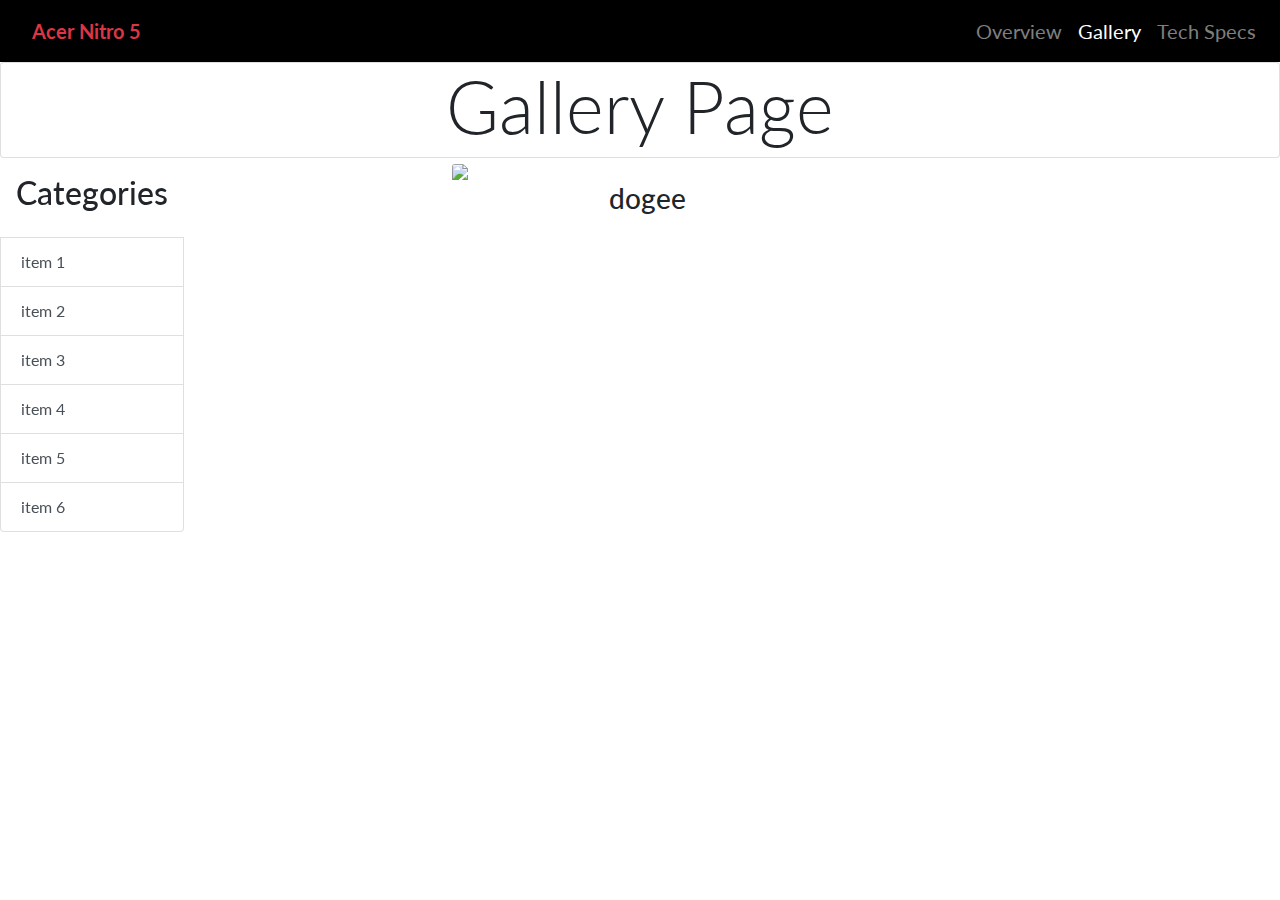
==== gallery.html @ 259308b8 "capstone1" ====
<!DOCTYPE html>
<html>
<head>
	<title>Acer Nitro 5</title>

	<meta charset="utf-8">
	<meta name="viewport" content="width=device-width,
	initial-scale=1.0, maximum-scale=1.0, shrink-to-fit=no">
	<meta http-equiv="X-UA-Compatible" content="IE-Edge">
	<!-- font awesome icons -->
	<link rel="stylesheet" href="https://use.fontawesome.com/releases/v5.5.0/css/all.css" integrity="sha384-B4dIYHKNBt8Bc12p+WXckhzcICo0wtJAoU8YZTY5qE0Id1GSseTk6S+L3BlXeVIU" crossorigin="anonymous">
	
	<!-- google fonts -->
	<link href="https://fonts.googleapis.com/css?family=Montserrat|Raleway&display=swap" rel="stylesheet">

	<link href="https://fonts.googleapis.com/css?family=Lato&display=swap" rel="stylesheet">
	<!-- fontawesome icons -->
	<link rel="stylesheet" href="https://use.fontawesome.com/releases/v5.5.0/css/all.css" integrity="sha384-B4dIYHKNBt8Bc12p+WXckhzcICo0wtJAoU8YZTY5qE0Id1GSseTk6S+L3BlXeVIU" crossorigin="anonymous">

	<!-- bootstrap -->
	<link rel="stylesheet" href="https://maxcdn.bootstrapcdn.com/bootstrap/4.3.1/css/bootstrap.min.css">
	<!-- external css -->
	<link rel="stylesheet" type="text/css" href="assets/css/style.css">
	<!-- animate css -->
	<link rel="stylesheet" type="text/css" href="assets/css/animate.css">
	<link rel="shortcut icon" href="assets/images/no5icon.jpg"/>
</head>
<body>
	<nav id="navbar" class="navbar navbar-expand-sm navbar-dark  sticky-top  animated fadeIn">
	  <a id="navbar2" class="navbar navbar-brand font-weight-bold" href="home.html"> Acer Nitro 5</a>
	  <button class="navbar-toggler" type="button" data-toggle="collapse" data-target="#navbarNav" aria-controls="navbarNav" aria-expanded="false" aria-label="Toggle navigation">
	    <span class="navbar-toggler-icon"></span>
	  </button>
	  <div class="collapse navbar-collapse text-right" id="navbarNav">
	    <ul class="navbar-nav ml-auto">
	      <li class="nav-item  ">
	        <a class="nav-link  " href="home.html">Overview <span class="sr-only ">(current)</span></a>
	      </li>
	      <li class="nav-item active">
	        <a class="nav-link " href="gallery.html">Gallery</a>
	      </li>
	      <li class="nav-item">
	        <a class="nav-link " href="techspecs.html">Tech Specs</a>
	      </li>
	      
	    </ul>
	  </div>
		
	</nav>

	<header id="head-gall " class="card">
		<h1 class="text-center display-3"> Gallery Page</h1>
	</header>
	
	<div class="row">
		<div id="left" class="col-md-4 d-none d-sm-block">
			<div class="list-group position-fixed">
				<h2 class="p-3">Categories</h2>
				<a href="#" class="list-group-item list-group-item-action">item 1</a>
				<a href="#" class="list-group-item list-group-item-action">item 2</a>
				<a href="#" class="list-group-item list-group-item-action">item 3</a>
				<a href="#" class="list-group-item list-group-item-action">item 4</a>
				<a href="#" class="list-group-item list-group-item-action">item 5</a>
				<a href="#" class="list-group-item list-group-item-action">item 6</a>
			</div>
		</div> <!-- end of leftside -->
		
		<div id="right" class="col-12 col-md-8">
			<div class="container">
				<div id="gallery-items" class="row">
					
					<div class="col-12 col-md-6">
						 <div data-toggle="modal" data-target="#modal-1">
						 	<img src="http://place-puppy.com/200x200" class="card-img-top img-fluid">
						 	<h3 class="card-title text-center">dogee</h3>

						 </div>
					</div>
				</div>

			</div>
			
		</div> <!-- end of rightside -->


	</div>

	<div id="modal-1" class="modal fade">
		<div class="modal-dialog" role="document">
			<div class="modal-content">
				<div class="modal-header">
					<h5>Dogee</h5>
					<button class="close" data-dismiss="modal">
						<span>&times; </span>
					</button>
				</div>
				<div class="modal-body">
					<img src="http://place-puppy.com/200x200" class=" card-img-top img-fluid">

				</div>
				<div class="modal-footer">
					<button class="btn btn-danger" data-dismiss="modal">close</button>
				</div>
			</div>
		</div>
	</div>
<!-- jQuery library -->
<script src="https://ajax.googleapis.com/ajax/libs/jquery/3.4.1/jquery.min.js"></script>

<!-- Popper JS -->
<script src="https://cdnjs.cloudflare.com/ajax/libs/popper.js/1.14.7/umd/popper.min.js"></script>

<!-- Latest compiled JavaScript -->
<script src="https://maxcdn.bootstrapcdn.com/bootstrap/4.3.1/js/bootstrap.min.js"></script>
</body>
</html>
---- assets/css/style.css ----
@font-face{

	font-family: "timeless";
	src: url(../fonts/Timeless.ttf);
}

*{
	margin:0;
	padding: 0;
	box-sizing: border-box;
	font-family: 'Lato', sans-serif;

}

html{
	scroll-behavior: smooth;
}

/*landing page*/
#jumbo-land{
	height: 100vh;
	/*background-image: url(../assets/images/nitro5bg.jpg);*/
	padding-top: 20%;
	/*background-color: white; */
	/*background-image: url(https://static.acer.com/up/Resource/Acer/Laptops/Nitro_5/Overview/20190401/NITRO_5_AN515-54_hero_large.jpg);*/
	background-image: url(../images/nitro5bg.jpg);
	background-size: cover;
	border-radius: 0; /*removes jumbo tron's rounded corners*/
	/*border: 2px solid yellow;*/
}/*End landing*/


.jumbotron h1 {
	font-family: 'Montserrat', sans-serif;
	color: #f2f2f2; /*off white*/
}
.jumbotron p{
	color: #f2f2f2;
}

.jumbotron hr {
	/*background-color: #fff;*/
}


.btn a {
	text-decoration: none;
	color: #fff;
}

/*.container {
height: 100vh;
}*/

#explore:hover {
 background-color: #c42f34;
}




.jumbotron h1 {
	/*color: #fff;*/
  /*font-size: 10vw;*/
  text-decoration: none;
  /*text-transform: uppercase;*/
  letter-spacing: 6px;
  display: inline-block;
  position: relative;
 /* font-family: 'Merriweather', serif;*/
  -webkit-mask-image: linear-gradient(-75deg, rgba(0,0,0,.6) 30%, #000 50%, rgba(0,0,0,.6) 70%);
  -webkit-mask-size: 200%;
  animation: shine 2s linear infinite;
}

@keyframes shine {
  from { -webkit-mask-position: 150%; }
  to { -webkit-mask-position: -50%; }
}


/*home.html start*/
#navbarNav{
font-size: 20px;
}

#navbar {
background-color: #000;
/*background-color: yellow;*/



}

.mainpicture{
	width: 100%;
}

#container {
	background-color: #000;
	max-width: 1501px;
}

/*#overview1{


}*/

.iframe1 {
	width: 49.83%;
	height: 450px;
	/*margin-left: 17px;*/
	display: inline-block;
	margin: 0;

}

.acerRed {
	color: #dc3545;
}
.acerRedbg{
	background-color: #dc3545; 
}

#navbar  {
	color: #dc3545;
}

#navbar2  {
	color: #dc3545;
}




h2 {
  
  -moz-transition: all 0.2s ease-in;
  -o-transition: all 0.2s ease-in;
  -webkit-transition: all 0.2s ease-in;
  transition: all 0.2s ease-in;
}

h2:hover {
  color: red;
  text-shadow:0px 0px 10px red;
  -moz-transition: all 0.2s ease-in;
  -o-transition: all 0.2s ease-in;
  -webkit-transition: all 0.2s ease-in;
  transition: all 0.2s ease-in;
}

/*.mainpicture1{
	z-index:0;

	
}*/


/*end of home.html css*/

/*techspecs.html*/
hr{
	background-color: lightgrey;
}

.mainpicture2{
	width: 70%;
}

#specs{
	height: 20%;
	width: 100%
}
ul{
	list-style: none;
}

/*techspecs.html end*/

/*home2.html*/
#home-landing {
	background-color: #333;
	color: #fff;
	padding: 20%;

}



/*end home2.html*/

/*ABOUT HTML START*/

#jumbrotron-about {

	background-color: #333;
	height: 90vh;
	border-radius: 0;
	margin-bottom: 0; 
}

#landing-about{
	color: #f2f2f2;
	font-size: 5em;
	padding-top: 20vh;
	letter-spacing: 5px;
	font-family: timeless, sans-serif;
}

#mission {
	height: 100%;
	background-color: #333; /*off black*/
	color: #fff; /*off-white*/

}

#vision{
	height: 100%;
	background-color: #fff; /*off black*/
	color: #333; /*off-white*/

}

.about-tags {
	font-weight: bold;
	font-family: timeless, sans-serif;
}
/*ABOUT.HTML END*/

/*contact.html start*/

#maps{
	width: 100%;
	height: 70vh;
	display: block;
	border: none;
	border-radius: 10px;
}




/*mobile styles*/
@media only screen and (max-width:400px){
	#jumbo-land{
	/*height: 100vh;*/
	
	padding-top: 20%;
	
	/*background-image: url(https://static.acer.com/up/Resource/Acer/Laptops/Nitro_5/Overview/20190401/NITRO_5_AN515-54_hero_large.jpg);*/
	background-image: url(../images/nitro5bg.jpg);
	
	border-radius: 0; /*removes jumbo tron's rounded corners*/
	/*border: 2px solid yellow;*/
	}/*End landing*/

	#overview1{
		font-size: 15px;
		width: 100%;
	}

	.iframe1 {
	width: 100%;
	height: 315px;
	/*margin-right: 20px;*/

	}



}





/*tablet styles*/
@media only screen and (min-width: 401px) and (max-width: 960px){
	.iframe1 {
	width: 100%;
	height: 315px;
	margin-right: 20px;
	/*display: inline-block;*/

	}

	#navbar {
	background-color: #000;
	width: 100%; 


	}

	#overview1{
		font-size: 15px;
		width: 100%;
	}

}

/*desktop view*/

@media only screen and (min-width: 961px){
	.iframe1 {
	width: 49.7%;
	height: 450px;
	/*margin-left: 17px;*/
	display: inline-block;
	margin: 0;

	}
	


	#navbar {
	background-color: #000;
/*	width: 100vw; */


	}
}
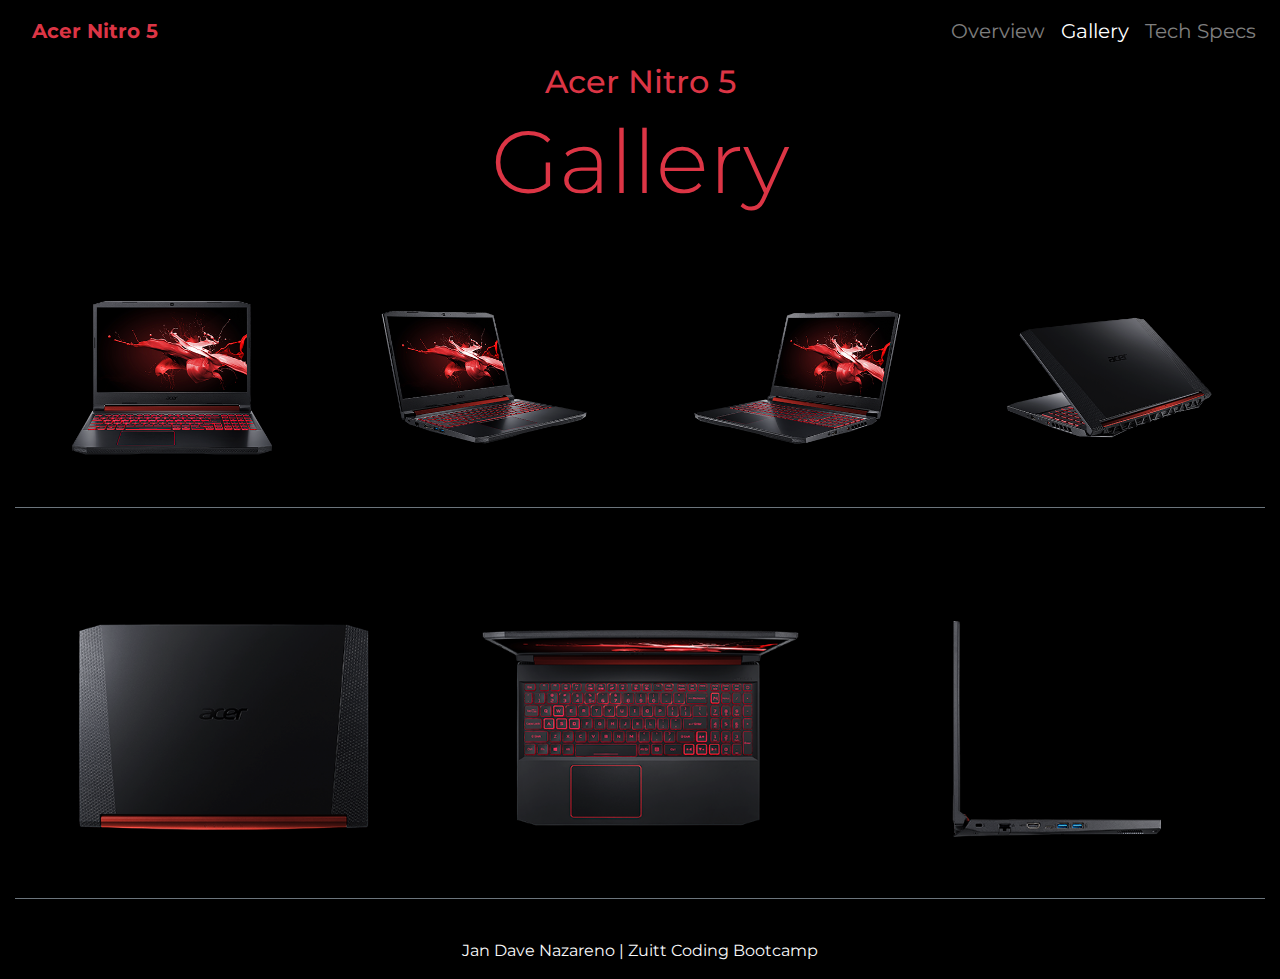
==== commit db160a6e: "gallery updates" ====
--- a/gallery.html
+++ b/gallery.html
@@ -26,6 +26,7 @@
 	<link rel="shortcut icon" href="assets/images/no5icon.jpg"/>
 </head>
 <body>
+	<section id="home"></section>
 	<nav id="navbar" class="navbar navbar-expand-sm navbar-dark  sticky-top  animated fadeIn">
 	  <a id="navbar2" class="navbar navbar-brand font-weight-bold" href="home.html"> Acer Nitro 5</a>
 	  <button class="navbar-toggler" type="button" data-toggle="collapse" data-target="#navbarNav" aria-controls="navbarNav" aria-expanded="false" aria-label="Toggle navigation">
@@ -48,62 +49,293 @@
 		
 	</nav>
 
-	<header id="head-gall " class="card">
-		<h1 class="text-center display-3"> Gallery Page</h1>
+	<header id="head-gall" class="card rounded-0">
+		<h2 class="text-center acerRed">Acer Nitro 5</h2>
+		<h2 class="text-center display-2 acerRed"> Gallery</h2>
+		
 	</header>
+<div id="container" class="container-fluid h-100">
+	<div class="row m-0">
+		<!-- <div id="left" class="col-md-4 d-none d-sm-block">
+			
+		</div> --> <!-- end of leftside -->
+		
+		<div id="right" class="col-12 col-md-6 col-lg-3 mt-4 mb-4 p-1  border-bottom border-secondary">
+			<div class="container">
+				<div id="gallery-items" class="row">
+					
+					<div class="col-12 col-md-12 col-lg-12 p-4">
+						 <div data-toggle="modal" data-target="#modal-1">
+						 	<img src="assets/images/nitro5gal1.png" class="card-img-top img-fluid">
+						 	<!-- <h3 class="card-title text-center">dogee</h3> -->
+
+						 </div>
+					</div>
+				</div>
+
+			</div>
+			
+		</div> <!-- end of rightside -->
+
+
+		<div id="right" class="col-12 col-md-6 col-lg-3 mt-4 mb-4 p-1  border-bottom border-secondary">
+			<div class="container">
+				<div id="gallery-items" class="row">
+					
+					<div class="col-12 col-md-12 col-lg-12 p-4">
+						 <div data-toggle="modal" data-target="#modal-2">
+						 	<img src="assets/images/nitro5gal2.png" class="card-img-top img-fluid">
+						 	<!-- <h3 class="card-title text-center">dogee</h3> -->
+
+						 </div>
+					</div>
+				</div>
+
+			</div>
+			
+		</div> <!-- end of rightside2 -->
+
+		<div id="right" class="col-12 col-md-6 col-lg-3 mt-4 mb-4 p-1  border-bottom border-secondary">
+			<div class="container">
+				<div id="gallery-items" class="row">
+					
+					<div class="col-12 col-md-12 col-lg-12 p-4">
+						 <div data-toggle="modal" data-target="#modal-3">
+						 	<img src="assets/images/nitro5gal3.png" class="card-img-top img-fluid">
+						 	<!-- <h3 class="card-title text-center">dogee</h3> -->
+
+						 </div>
+					</div>
+				</div>
+
+			</div>
+			
+		</div> <!-- end of rightside3 -->
+
+		<div id="right" class="col-12 col-md-6 col-lg-3 mt-4 mb-4 p-1  border-bottom border-secondary">
+			<div class="container">
+				<div id="gallery-items" class="row">
+					
+					<div class="col-12 col-md-12 col-lg-12 p-4">
+						 <div data-toggle="modal" data-target="#modal-4">
+						 	<img src="assets/images/nitro5gal4.png" class="card-img-top img-fluid">
+						 	<!-- <h3 class="card-title text-center">dogee</h3> -->
+
+						 </div>
+					</div>
+				</div>
+
+			</div>
+			
+		</div> <!-- end of rightside4 -->
+
+		<div id="right" class="col-12 col-md-6 col-lg-4 mt-4 mb-4 p-1  border-bottom border-secondary">
+			<div class="container">
+				<div id="gallery-items" class="row">
+					
+					<div class="col-12 col-md-12 col-lg-12 p-4">
+						 <div data-toggle="modal" data-target="#modal-5">
+						 	<img src="assets/images/nitro5gal5.png" class="card-img-top img-fluid">
+						 	<!-- <h3 class="card-title text-center">dogee</h3> -->
+
+						 </div>
+					</div>
+				</div>
+
+			</div>
+			
+		</div> <!-- end of rightside5 -->
+
+		<div id="right" class="col-12 col-md-6 col-lg-4 mt-4 mb-4 p-1  border-bottom border-secondary">
+			<div class="container">
+				<div id="gallery-items" class="row">
+					
+					<div class="col-12 col-md-12 col-lg-12 p-4">
+						 <div data-toggle="modal" data-target="#modal-6">
+						 	<img src="assets/images/nitro5gal6.png" class="card-img-top img-fluid">
+						 	<!-- <h3 class="card-title text-center">dogee</h3> -->
+
+						 </div>
+					</div>
+				</div>
+
+			</div>
+			
+		</div> <!-- end of rightside6 -->
+
+		<div id="right" class="col-12 col-md-6 col-lg-4 mt-4 mb-4 p-1  border-bottom border-secondary">
+			<div class="container">
+				<div id="gallery-items" class="row">
+					
+					<div class="col-12 col-md-12 col-lg-12 p-4">
+						 <div data-toggle="modal" data-target="#modal-7">
+						 	<img src="assets/images/nitro5gal7.png" class="card-img-top img-fluid">
+						 	<!-- <h3 class="card-title text-center">dogee</h3> -->
+
+						 </div>
+					</div>
+				</div>
+
+			</div>
+			
+		</div> <!-- end of rightside7 -->
+
+
+	</div>
+	<!-- modal 1 -->
+	<div id="modal-1" class="modal fade ">
+		<div class="modal-dialog modal-lg" role="document">
+			<div class="modal-content">
+				<div class="modal-header">
+					<h5></h5>
+					<button class="close" data-dismiss="modal">
+						<span>&times; </span>
+					</button>
+				</div>
+				<div class="modal-body">
+					<img src="assets/images/nitro5gal1.png" class=" card-img-top img-fluid">
+
+				</div>
+				<div class="modal-footer">
+					<button class="btn btn-danger" data-dismiss="modal">close</button>
+				</div>
+			</div>
+		</div>
+	</div> <!-- end of modal 1 -->
+
+	<!-- modal 2 -->
+	<div id="modal-2" class="modal fade">
+		<div class="modal-dialog modal-lg" role="document">
+			<div class="modal-content">
+				<div class="modal-header">
+					<h5></h5>
+					<button class="close" data-dismiss="modal">
+						<span>&times; </span>
+					</button>
+				</div>
+				<div class="modal-body">
+					<img src="assets/images/nitro5gal2.png" class=" card-img-top img-fluid">
+
+				</div>
+				<div class="modal-footer">
+					<button class="btn btn-danger" data-dismiss="modal">close</button>
+				</div>
+			</div>
+		</div>
+	</div><!-- end of modal 2 -->
+
+	<div id="modal-3" class="modal fade">
+		<div class="modal-dialog modal-lg" role="document">
+			<div class="modal-content">
+				<div class="modal-header">
+					<h5></h5>
+					<button class="close" data-dismiss="modal">
+						<span>&times; </span>
+					</button>
+				</div>
+				<div class="modal-body">
+					<img src="assets/images/nitro5gal3.png" class=" card-img-top img-fluid">
+
+				</div>
+				<div class="modal-footer">
+					<button class="btn btn-danger" data-dismiss="modal">close</button>
+				</div>
+			</div>
+		</div>
+	</div> <!-- end of modal 3 -->
+
+	<div id="modal-4" class="modal fade">
+		<div class="modal-dialog modal-lg" role="document">
+			<div class="modal-content">
+				<div class="modal-header">
+					<h5></h5>
+					<button class="close" data-dismiss="modal">
+						<span>&times; </span>
+					</button>
+				</div>
+				<div class="modal-body">
+					<img src="assets/images/nitro5gal4.png" class=" card-img-top img-fluid">
+
+				</div>
+				<div class="modal-footer">
+					<button class="btn btn-danger" data-dismiss="modal">close</button>
+				</div>
+			</div>
+		</div>
+	</div> <!-- end of modal 4 -->
 	
-	<div class="row">
-		<div id="left" class="col-md-4 d-none d-sm-block">
-			<div class="list-group position-fixed">
-				<h2 class="p-3">Categories</h2>
-				<a href="#" class="list-group-item list-group-item-action">item 1</a>
-				<a href="#" class="list-group-item list-group-item-action">item 2</a>
-				<a href="#" class="list-group-item list-group-item-action">item 3</a>
-				<a href="#" class="list-group-item list-group-item-action">item 4</a>
-				<a href="#" class="list-group-item list-group-item-action">item 5</a>
-				<a href="#" class="list-group-item list-group-item-action">item 6</a>
-			</div>
-		</div> <!-- end of leftside -->
+	<div id="modal-5" class="modal fade">
+		<div class="modal-dialog modal-lg" role="document">
+			<div class="modal-content">
+				<div class="modal-header">
+					<h5></h5>
+					<button class="close" data-dismiss="modal">
+						<span>&times; </span>
+					</button>
+				</div>
+				<div class="modal-body">
+					<img src="assets/images/nitro5gal5.png" class=" card-img-top img-fluid">
+
+				</div>
+				<div class="modal-footer">
+					<button class="btn btn-danger" data-dismiss="modal">close</button>
+				</div>
+			</div>
+		</div>
+	</div> <!-- end of modal 5 -->
+	
+	<div id="modal-6" class="modal fade">
+		<div class="modal-dialog modal-lg" role="document">
+			<div class="modal-content">
+				<div class="modal-header">
+					<h5></h5>
+					<button class="close" data-dismiss="modal">
+						<span>&times; </span>
+					</button>
+				</div>
+				<div class="modal-body">
+					<img src="assets/images/nitro5gal6.png" class=" card-img-top img-fluid">
+
+				</div>
+				<div class="modal-footer">
+					<button class="btn btn-danger" data-dismiss="modal">close</button>
+				</div>
+			</div>
+		</div>
+	</div> <!-- end of modal 6 -->
+	
+	<div id="modal-7" class="modal fade">
+		<div class="modal-dialog modal-lg" role="document">
+			<div class="modal-content">
+				<div class="modal-header">
+					<h5></h5>
+					<button class="close" data-dismiss="modal">
+						<span>&times; </span>
+					</button>
+				</div>
+				<div class="modal-body">
+					<img src="assets/images/nitro5gal7.png" class=" card-img-top img-fluid">
+
+				</div>
+				<div class="modal-footer">
+					<button class="btn btn-danger" data-dismiss="modal">close</button>
+				</div>
+			</div>
+		</div>
+	</div> <!-- end of modal 7 -->
+
+<!-- 	<div class="text-right">
+			<a href="#home" class="text-danger">Back to Top</a>
+
+	</div> -->
+
+	<footer >
 		
-		<div id="right" class="col-12 col-md-8">
-			<div class="container">
-				<div id="gallery-items" class="row">
-					
-					<div class="col-12 col-md-6">
-						 <div data-toggle="modal" data-target="#modal-1">
-						 	<img src="http://place-puppy.com/200x200" class="card-img-top img-fluid">
-						 	<h3 class="card-title text-center">dogee</h3>
-
-						 </div>
-					</div>
-				</div>
-
-			</div>
-			
-		</div> <!-- end of rightside -->
-
-
-	</div>
-
-	<div id="modal-1" class="modal fade">
-		<div class="modal-dialog" role="document">
-			<div class="modal-content">
-				<div class="modal-header">
-					<h5>Dogee</h5>
-					<button class="close" data-dismiss="modal">
-						<span>&times; </span>
-					</button>
-				</div>
-				<div class="modal-body">
-					<img src="http://place-puppy.com/200x200" class=" card-img-top img-fluid">
-
-				</div>
-				<div class="modal-footer">
-					<button class="btn btn-danger" data-dismiss="modal">close</button>
-				</div>
-			</div>
-		</div>
-	</div>
+			<p  class="text-center p-3 mb-0 text-light">Jan Dave Nazareno | Zuitt Coding Bootcamp</p>
+
+	</footer>
+</div>
+
 <!-- jQuery library -->
 <script src="https://ajax.googleapis.com/ajax/libs/jquery/3.4.1/jquery.min.js"></script>
 
--- a/assets/css/style.css
+++ b/assets/css/style.css
@@ -8,7 +8,8 @@
 	margin:0;
 	padding: 0;
 	box-sizing: border-box;
-	font-family: 'Lato', sans-serif;
+	font-family: 'Montserrat', sans-serif;
+	/*background-color: #000;*/
 
 }
 
@@ -98,7 +99,8 @@
 
 #container {
 	background-color: #000;
-	max-width: 1501px;
+	/*max-width: 1501px;*/
+	
 }
 
 /*#overview1{
@@ -176,7 +178,17 @@
 	list-style: none;
 }
 
+
+
 /*techspecs.html end*/
+
+
+/*gallery.html*/
+#head-gall{
+	background-color: #000;
+}
+
+/*gallery.html end*/
 
 /*home2.html*/
 #home-landing {
@@ -185,6 +197,7 @@
 	padding: 20%;
 
 }
+
 
 
 
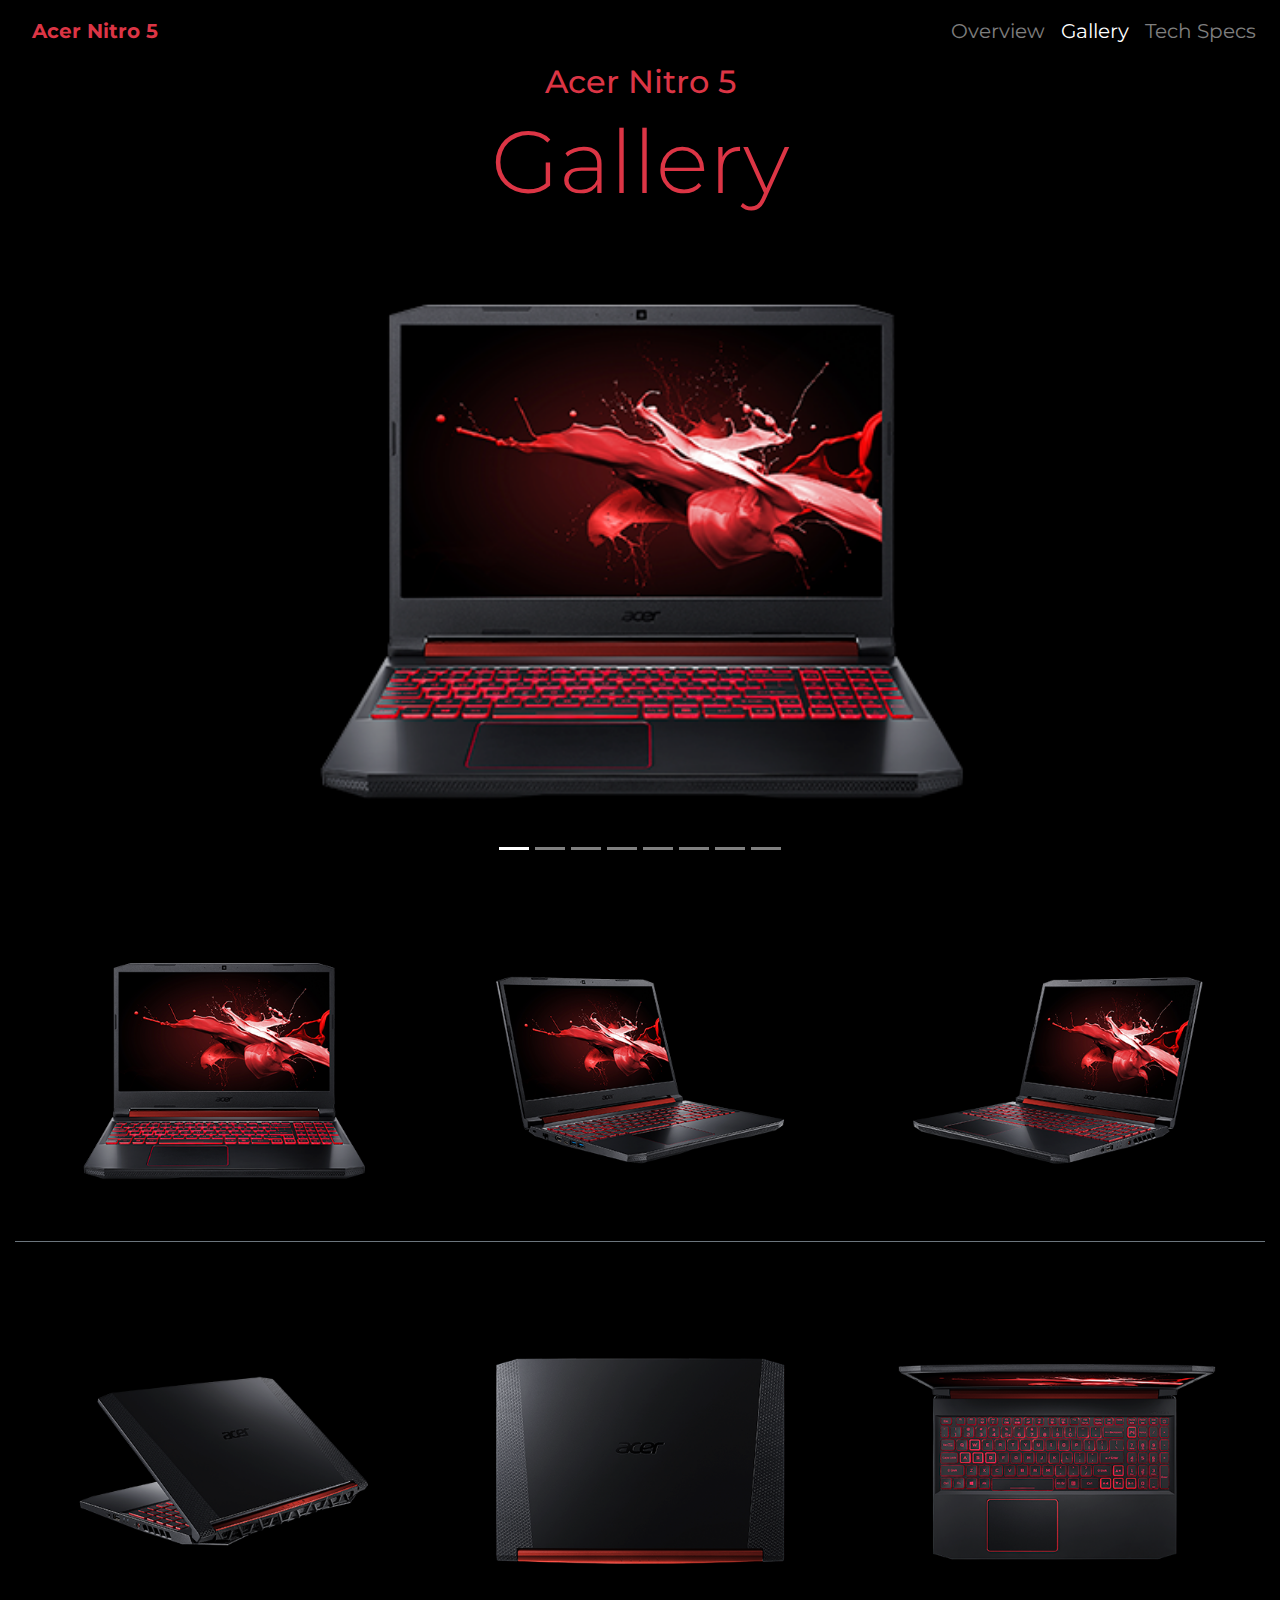
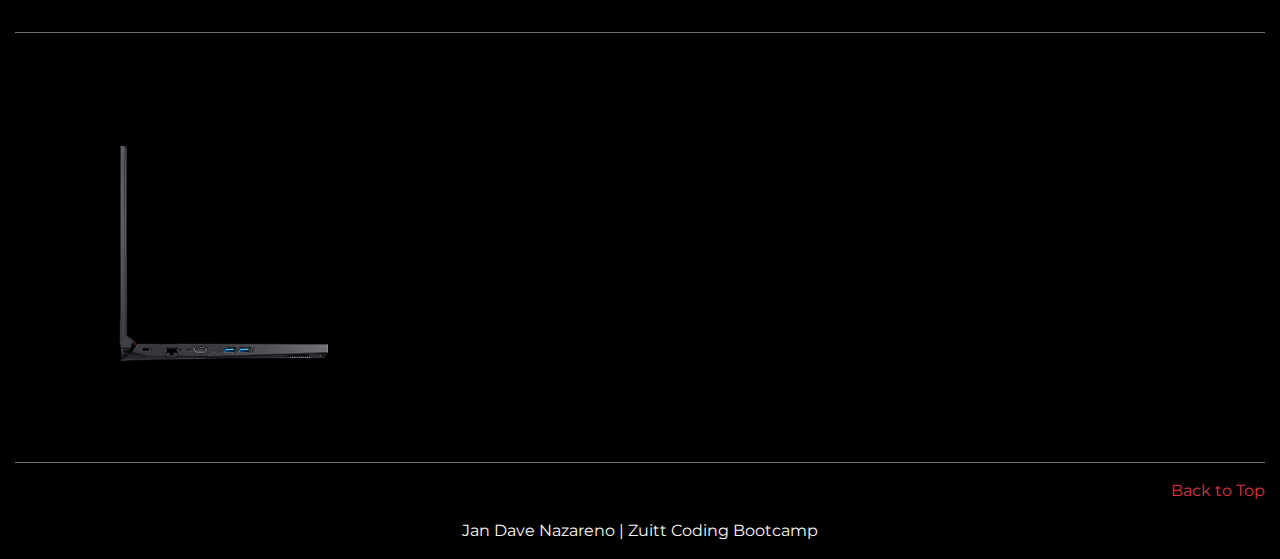
==== commit 7407efc4: "capstone1 gallery updates" ====
--- a/gallery.html
+++ b/gallery.html
@@ -25,9 +25,9 @@
 	<link rel="stylesheet" type="text/css" href="assets/css/animate.css">
 	<link rel="shortcut icon" href="assets/images/no5icon.jpg"/>
 </head>
-<body>
+<body class="animated fadeIn">
 	<section id="home"></section>
-	<nav id="navbar" class="navbar navbar-expand-sm navbar-dark  sticky-top  animated fadeIn">
+	<nav id="navbar" class="navbar navbar-expand-sm navbar-dark  sticky-top ">
 	  <a id="navbar2" class="navbar navbar-brand font-weight-bold" href="home.html"> Acer Nitro 5</a>
 	  <button class="navbar-toggler" type="button" data-toggle="collapse" data-target="#navbarNav" aria-controls="navbarNav" aria-expanded="false" aria-label="Toggle navigation">
 	    <span class="navbar-toggler-icon"></span>
@@ -54,13 +54,73 @@
 		<h2 class="text-center display-2 acerRed"> Gallery</h2>
 		
 	</header>
-<div id="container" class="container-fluid h-100">
+<div id="container" class="container-fluid h-100 ">
+	
+	<div class="row">
+		<div id="col8" class="col-12 col-md-12 offset-lg-2 col-lg-8">
+			<div id="carousel-home" class="carousel slide " data-ride="carousel" data-interval="3000">
+				 <ol class="carousel-indicators">
+   					 <li data-target="#carouselExampleIndicators" data-slide-to="0" class="active "></li>
+   					 <li data-target="#carouselExampleIndicators" data-slide-to="1"></li>
+   					 <li data-target="#carouselExampleIndicators" data-slide-to="2"></li>
+   					 <li data-target="#carouselExampleIndicators" data-slide-to="3"></li>
+   					 <li data-target="#carouselExampleIndicators" data-slide-to="4"></li>
+   					 <li data-target="#carouselExampleIndicators" data-slide-to="5"></li>
+   					 <li data-target="#carouselExampleIndicators" data-slide-to="6"></li>
+   					 <li data-target="#carouselExampleIndicators" data-slide-to="7"></li>
+  				</ol>
+
+				<div class="carousel-inner">
+					<div class="carousel-item active">
+						<img src="assets/images/nitro5gal1.png" class="d-block w-100 ">
+
+					</div>
+					
+					<div class="carousel-item">
+						<img src="assets/images/nitro5gal2.png" class="d-block w-100 ">
+
+					</div>
+					
+					<div class="carousel-item">
+						<img src="assets/images/nitro5gal3.png" class="d-block w-100 ">
+
+					</div>
+
+					<div class="carousel-item">
+						<img src="assets/images/nitro5gal4.png" class="d-block w-100 ">
+
+					</div>
+
+					<div class="carousel-item">
+						<img src="assets/images/nitro5gal5.png" class="d-block w-100 ">
+
+					</div>
+
+					<div class="carousel-item">
+						<img src="assets/images/nitro5gal6.png" class="d-block w-100 ">
+
+					</div>
+
+					<div class="carousel-item">
+						<img src="assets/images/nitro5gal7.png" class="d-block w-100 ">
+
+					</div>
+
+					
+				</div> <!-- end carousel inner -->
+				
+
+
+			</div> <!-- end carousel -->
+
+		</div> <!-- end 8 cols -->
+
+	</div> <!-- end row -->
+
+
 	<div class="row m-0">
-		<!-- <div id="left" class="col-md-4 d-none d-sm-block">
-			
-		</div> --> <!-- end of leftside -->
 		
-		<div id="right" class="col-12 col-md-6 col-lg-3 mt-4 mb-4 p-1  border-bottom border-secondary">
+		<div id="right" class="col-12 col-md-6 col-lg-4 mt-4 mb-4 p-1  border-bottom border-secondary">
 			<div class="container">
 				<div id="gallery-items" class="row">
 					
@@ -78,7 +138,7 @@
 		</div> <!-- end of rightside -->
 
 
-		<div id="right" class="col-12 col-md-6 col-lg-3 mt-4 mb-4 p-1  border-bottom border-secondary">
+		<div id="right" class="col-12 col-md-6 col-lg-4 mt-4 mb-4 p-1  border-bottom border-secondary">
 			<div class="container">
 				<div id="gallery-items" class="row">
 					
@@ -95,7 +155,7 @@
 			
 		</div> <!-- end of rightside2 -->
 
-		<div id="right" class="col-12 col-md-6 col-lg-3 mt-4 mb-4 p-1  border-bottom border-secondary">
+		<div id="right" class="col-12 col-md-6 col-lg-4 mt-4 mb-4 p-1  border-bottom border-secondary">
 			<div class="container">
 				<div id="gallery-items" class="row">
 					
@@ -112,7 +172,7 @@
 			
 		</div> <!-- end of rightside3 -->
 
-		<div id="right" class="col-12 col-md-6 col-lg-3 mt-4 mb-4 p-1  border-bottom border-secondary">
+		<div id="right" class="col-12 col-md-6 col-lg-4 mt-4 mb-4 p-1  border-bottom border-secondary">
 			<div class="container">
 				<div id="gallery-items" class="row">
 					
@@ -163,7 +223,7 @@
 			
 		</div> <!-- end of rightside6 -->
 
-		<div id="right" class="col-12 col-md-6 col-lg-4 mt-4 mb-4 p-1  border-bottom border-secondary">
+		<div id="right" class="col-12 col-md-6 col-lg-4 mt-4 mb-4 p-1 ">
 			<div class="container">
 				<div id="gallery-items" class="row">
 					
@@ -180,8 +240,10 @@
 			
 		</div> <!-- end of rightside7 -->
 
-
-	</div>
+		
+
+	</div> <!-- end of row -->
+
 	<!-- modal 1 -->
 	<div id="modal-1" class="modal fade ">
 		<div class="modal-dialog modal-lg" role="document">
@@ -323,11 +385,11 @@
 			</div>
 		</div>
 	</div> <!-- end of modal 7 -->
-
-<!-- 	<div class="text-right">
+<hr class="border-secondary">
+	<div class="text-right">
 			<a href="#home" class="text-danger">Back to Top</a>
 
-	</div> -->
+	</div>
 
 	<footer >
 		
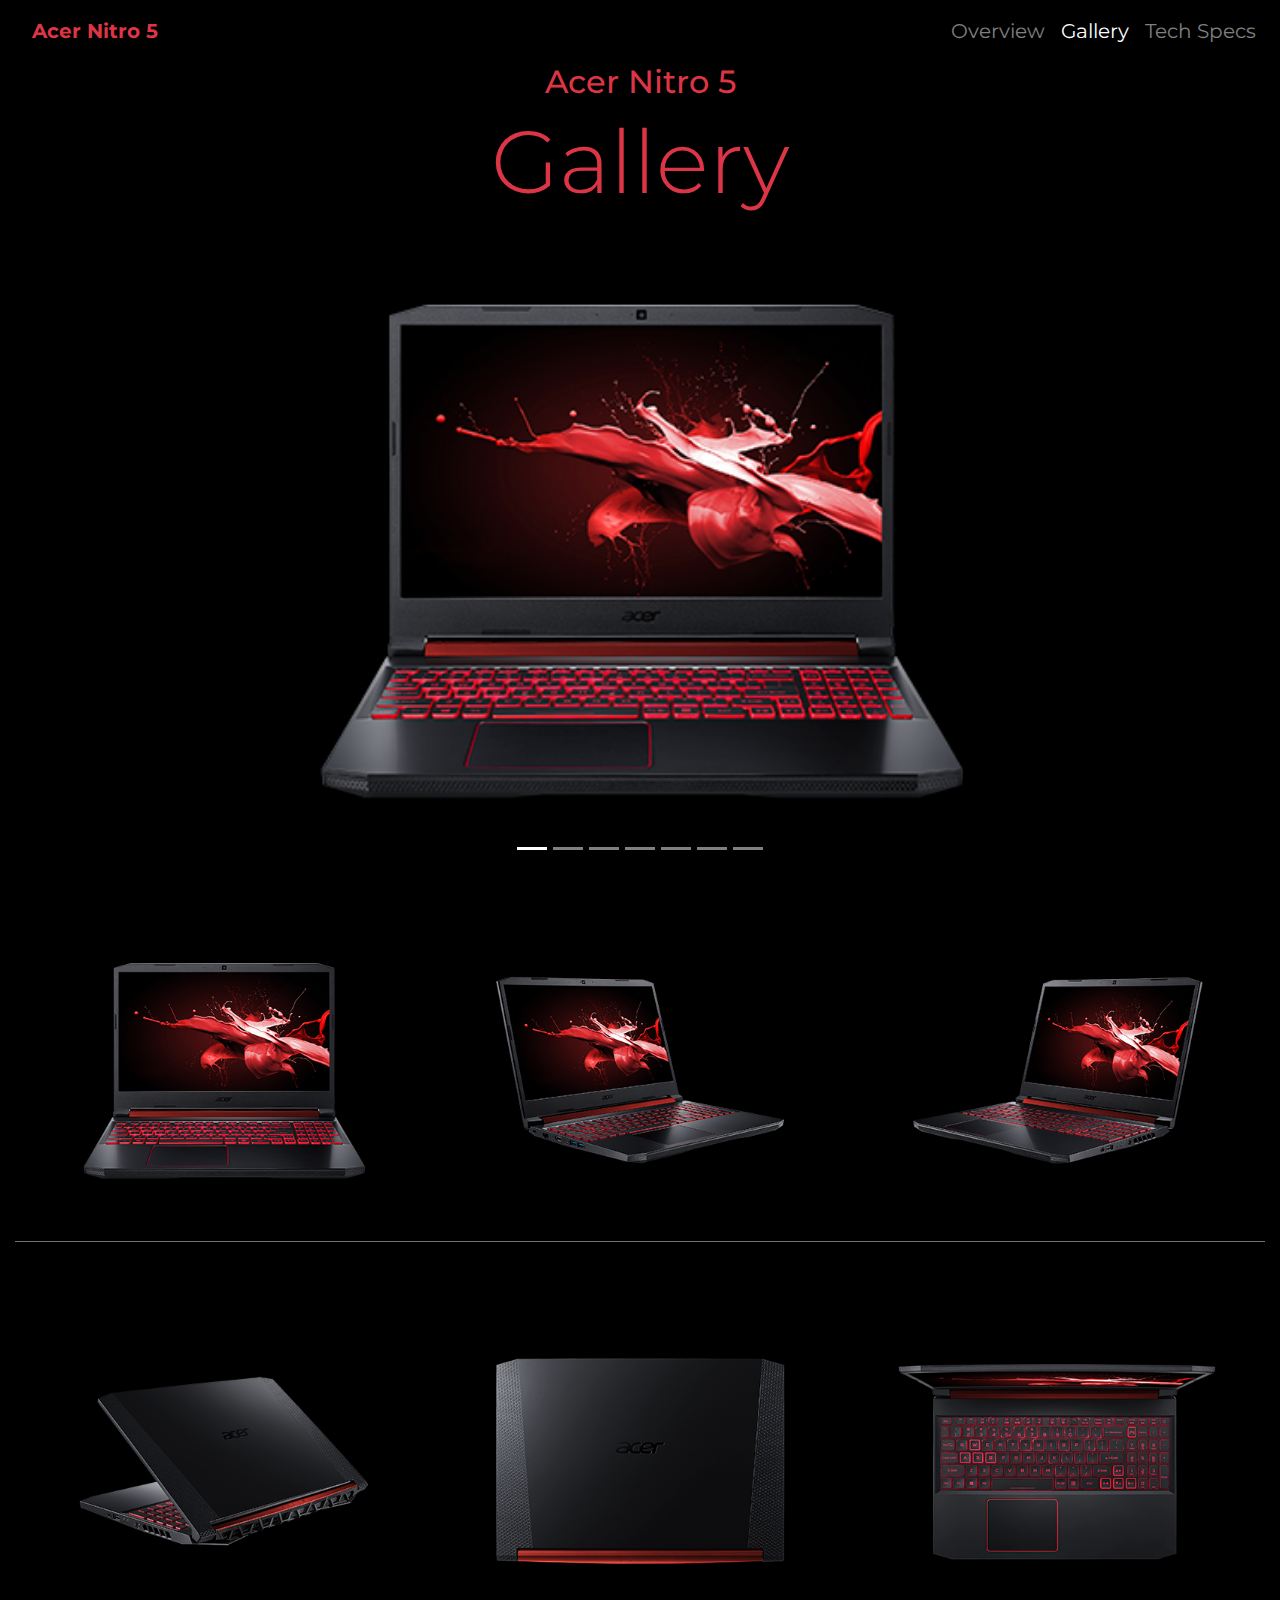
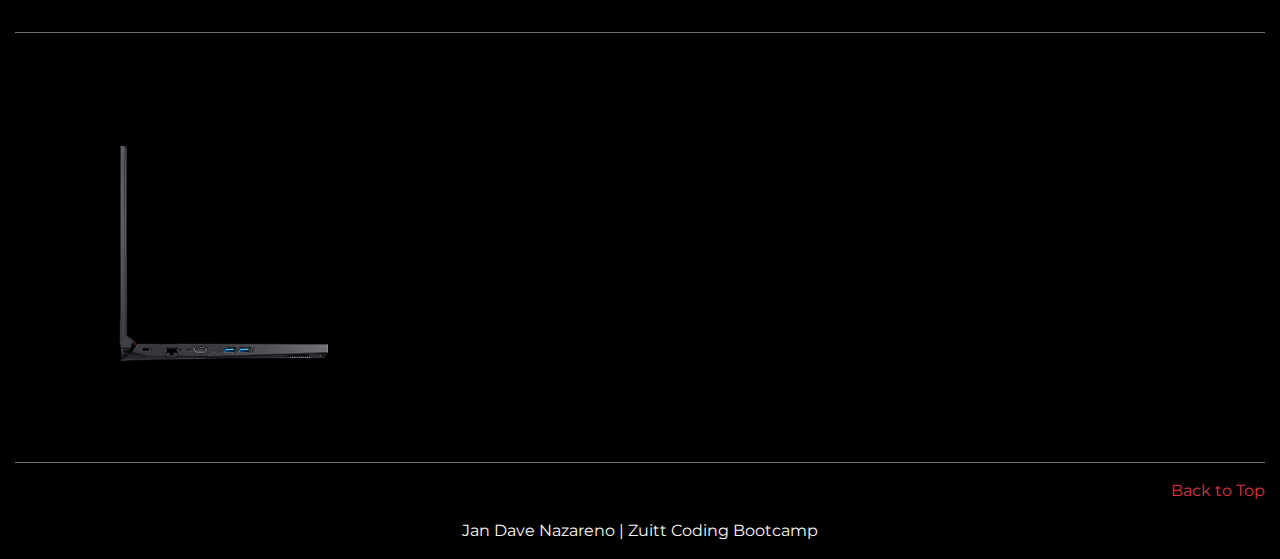
==== commit 3d0ecfad: "capstone carousel updates" ====
--- a/gallery.html
+++ b/gallery.html
@@ -67,41 +67,41 @@
    					 <li data-target="#carouselExampleIndicators" data-slide-to="4"></li>
    					 <li data-target="#carouselExampleIndicators" data-slide-to="5"></li>
    					 <li data-target="#carouselExampleIndicators" data-slide-to="6"></li>
-   					 <li data-target="#carouselExampleIndicators" data-slide-to="7"></li>
+   					 
   				</ol>
 
 				<div class="carousel-inner">
-					<div class="carousel-item active">
+					<div class="carousel-item active" data-interval="3000">
 						<img src="assets/images/nitro5gal1.png" class="d-block w-100 ">
 
 					</div>
 					
-					<div class="carousel-item">
+					<div class="carousel-item" data-interval="3000">
 						<img src="assets/images/nitro5gal2.png" class="d-block w-100 ">
 
 					</div>
 					
-					<div class="carousel-item">
+					<div class="carousel-item" data-interval="3000">
 						<img src="assets/images/nitro5gal3.png" class="d-block w-100 ">
 
 					</div>
 
-					<div class="carousel-item">
+					<div class="carousel-item" data-interval="3000">
 						<img src="assets/images/nitro5gal4.png" class="d-block w-100 ">
 
 					</div>
 
-					<div class="carousel-item">
+					<div class="carousel-item" data-interval="3000">
 						<img src="assets/images/nitro5gal5.png" class="d-block w-100 ">
 
 					</div>
 
-					<div class="carousel-item">
+					<div class="carousel-item" data-interval="3000">
 						<img src="assets/images/nitro5gal6.png" class="d-block w-100 ">
 
 					</div>
 
-					<div class="carousel-item">
+					<div class="carousel-item" data-interval="3000">
 						<img src="assets/images/nitro5gal7.png" class="d-block w-100 ">
 
 					</div>
